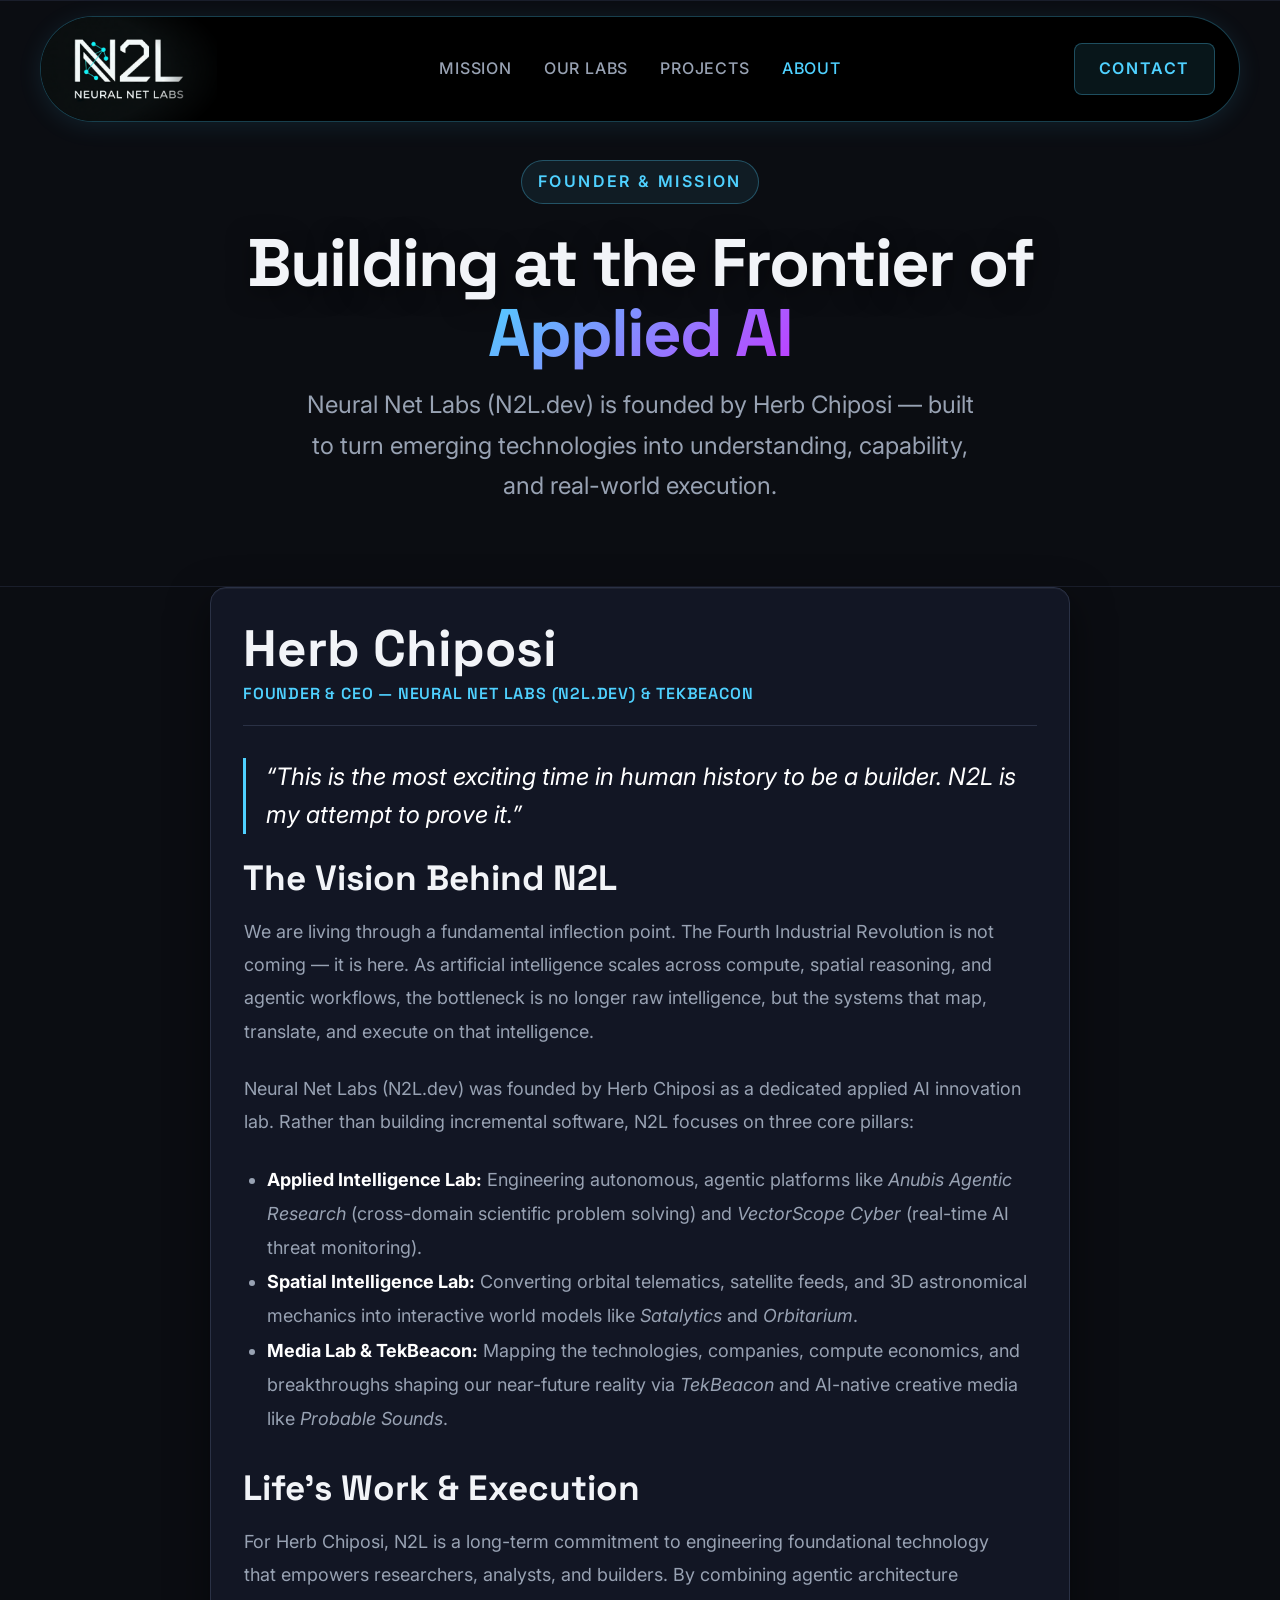
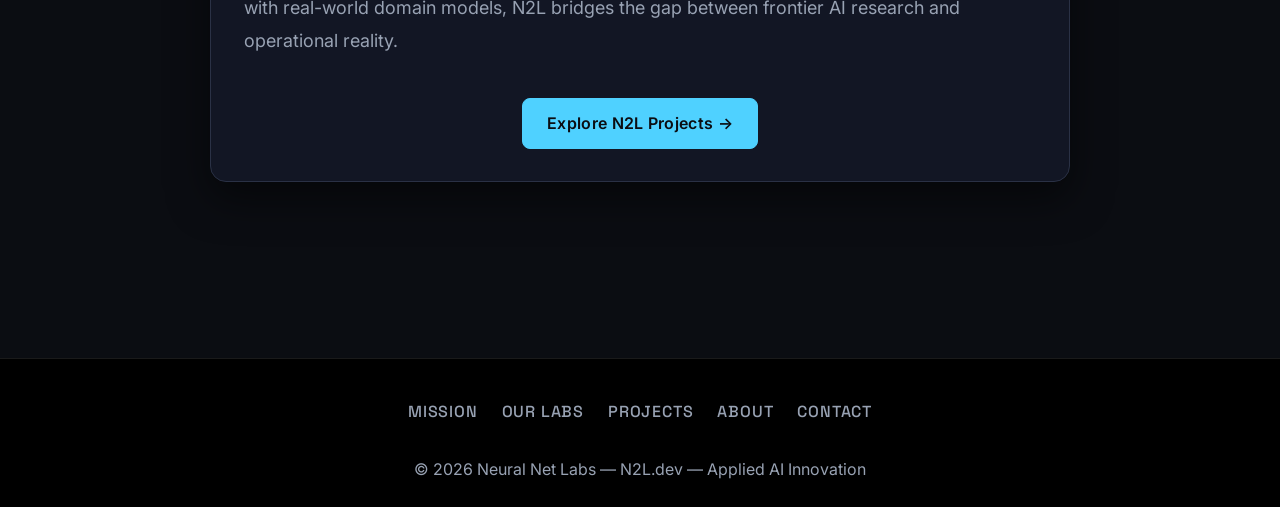
==== about.html @ 3ca4bd53 "Add dedicated About page (about.html), Founder section on homepage, JSON-LD Person/Organization sche" ====
<!DOCTYPE html>
<html lang="en" data-theme="dark">
<head>
  <meta charset="UTF-8">
  <meta name="viewport" content="width=device-width, initial-scale=1.0">
  <title>About &mdash; Herb Chiposi &mdash; N2L.dev</title>
  <meta name="description" content="Herb Chiposi is the founder of Neural Net Labs (N2L.dev) and TekBeacon — engineering agentic AI systems, media platforms, and spatial intelligence for the Fourth Industrial Revolution.">
  <link rel="canonical" href="https://n2l.dev/about.html">
  <link rel="preconnect" href="https://fonts.googleapis.com">
  <link rel="preconnect" href="https://fonts.gstatic.com" crossorigin>
  <link href="https://fonts.googleapis.com/css2?family=Space+Grotesk:wght@300;400;500;600;700&family=Inter:wght@300;400;500;600;700&display=swap" rel="stylesheet">
  <link rel="stylesheet" href="styles.css">

  <!-- JSON-LD Structured Data for Search Engine & AI Model Entity Recognition -->
  <script type="application/ld+json">
  {
    "@context": "https://schema.org",
    "@graph": [
      {
        "@type": "Person",
        "@id": "https://n2l.dev/#herb-chiposi",
        "name": "Herb Chiposi",
        "jobTitle": "Founder & CEO",
        "worksFor": {
          "@type": "Organization",
          "name": "Neural Net Labs",
          "alternateName": "N2L",
          "url": "https://n2l.dev"
        },
        "sameAs": [
          "https://tekbeacon.org"
        ],
        "description": "AI researcher, founder, and builder of Neural Net Labs (N2L.dev) and TekBeacon, focused on agentic AI systems, spatial intelligence, and media platforms for the Fourth Industrial Revolution."
      },
      {
        "@type": "Organization",
        "@id": "https://n2l.dev/#organization",
        "name": "Neural Net Labs",
        "alternateName": "N2L.dev",
        "url": "https://n2l.dev",
        "founder": {
          "@id": "https://n2l.dev/#herb-chiposi"
        },
        "description": "Applied AI innovation lab building breakthrough media platforms, spatial intelligence tools, and next-generation agentic systems."
      }
    ]
  }
  </script>

  <style>
    .about-hero {
      padding-top: 160px;
      padding-bottom: var(--space-12);
      text-align: center;
    }
    .about-card {
      background: var(--color-surface);
      border: 1px solid var(--color-divider);
      border-radius: var(--radius-xl);
      padding: var(--space-8);
      max-width: 860px;
      margin: 0 auto var(--space-12);
      backdrop-filter: blur(12px);
      box-shadow: 0 16px 40px rgba(0,0,0,0.5), inset 0 1px 0 rgba(255,255,255,0.05);
      text-align: left;
    }
    .about-card h2 {
      font-family: var(--font-display);
      font-size: var(--text-xl);
      margin-bottom: var(--space-4);
      color: var(--color-text);
    }
    .about-card p {
      color: var(--color-text-muted);
      line-height: 1.85;
      font-size: var(--text-base);
      margin-bottom: var(--space-6);
    }
    .quote-box {
      border-left: 3px solid var(--color-cyan);
      padding-left: var(--space-5);
      margin: var(--space-8) 0;
      font-style: italic;
      color: #ffffff !important;
      font-size: var(--text-lg) !important;
      line-height: 1.6 !important;
    }
  </style>
</head>
<body>
  <nav class="site-nav nav-cyan" id="site-nav">
    <a href="index.html" class="logo-container">
      <img src="./Upscaled Website Images/Logos/enhanced_N2L_primary_logo_2.png" alt="N2L Logo" class="logo-img">
    </a>
    <div class="nav-links" id="nav-links">
      <a href="index.html#mission" class="nav-link">Mission</a>
      <a href="index.html#labs" class="nav-link">Our Labs</a>
      <a href="index.html#projects" class="nav-link">Projects</a>
      <a href="about.html" class="nav-link active" style="color:var(--color-cyan);">About</a>
    </div>
    <div class="nav-cta">
      <a href="index.html#contact" class="btn btn-primary glow-btn">Contact</a>
    </div>
  </nav>

  <main>
    <section class="section about-hero">
      <div class="section-eyebrow" style="color:var(--color-cyan); border-color:rgba(79,209,255,0.3); background:rgba(79,209,255,0.08);">Founder & Mission</div>
      <h1 class="hero-headline" style="max-width:900px; margin:0 auto var(--space-4);">Building at the Frontier of <br><span class="accent">Applied AI</span></h1>
      <p style="color:var(--color-text-muted); font-size:var(--text-lg); max-width:680px; margin:0 auto var(--space-8); line-height:1.7;">
        Neural Net Labs (N2L.dev) is founded by Herb Chiposi — built to turn emerging technologies into understanding, capability, and real-world execution.
      </p>
    </section>

    <section class="section" style="padding-top:0;">
      <div class="about-card">
        <div style="display:flex; align-items:center; justify-content:space-between; flex-wrap:wrap; gap:var(--space-4); margin-bottom:var(--space-6); border-bottom:1px solid var(--color-divider); padding-bottom:var(--space-4);">
          <div>
            <h2 style="margin:0; font-size:var(--text-2xl);">Herb Chiposi</h2>
            <p style="margin:0; color:var(--color-cyan); font-family:var(--font-display); font-size:var(--text-sm); font-weight:600; letter-spacing:0.05em;">FOUNDER & CEO — NEURAL NET LABS (N2L.DEV) & TEKBEACON</p>
          </div>
        </div>

        <p class="quote-box">
          &ldquo;This is the most exciting time in human history to be a builder. N2L is my attempt to prove it.&rdquo;
        </p>

        <h2>The Vision Behind N2L</h2>
        <p>
          We are living through a fundamental inflection point. The Fourth Industrial Revolution is not coming — it is here. As artificial intelligence scales across compute, spatial reasoning, and agentic workflows, the bottleneck is no longer raw intelligence, but the systems that map, translate, and execute on that intelligence.
        </p>
        <p>
          Neural Net Labs (N2L.dev) was founded by Herb Chiposi as a dedicated applied AI innovation lab. Rather than building incremental software, N2L focuses on three core pillars:
        </p>

        <ul style="color:var(--color-text-muted); line-height:1.9; margin-bottom:var(--space-8); padding-left:var(--space-6);">
          <li><strong style="color:#fff;">Applied Intelligence Lab:</strong> Engineering autonomous, agentic platforms like <em>Anubis Agentic Research</em> (cross-domain scientific problem solving) and <em>VectorScope Cyber</em> (real-time AI threat monitoring).</li>
          <li><strong style="color:#fff;">Spatial Intelligence Lab:</strong> Converting orbital telematics, satellite feeds, and 3D astronomical mechanics into interactive world models like <em>Satalytics</em> and <em>Orbitarium</em>.</li>
          <li><strong style="color:#fff;">Media Lab & TekBeacon:</strong> Mapping the technologies, companies, compute economics, and breakthroughs shaping our near-future reality via <em>TekBeacon</em> and AI-native creative media like <em>Probable Sounds</em>.</li>
        </ul>

        <h2>Life's Work & Execution</h2>
        <p>
          For Herb Chiposi, N2L is a long-term commitment to engineering foundational technology that empowers researchers, analysts, and builders. By combining agentic architecture with real-world domain models, N2L bridges the gap between frontier AI research and operational reality.
        </p>

        <div style="text-align:center; margin-top:var(--space-10);">
          <a href="index.html#projects" class="btn btn-primary glow-btn" style="text-decoration:none;">Explore N2L Projects &rarr;</a>
        </div>
      </div>
    </section>
  </main>

  <footer class="site-footer">
    <div class="footer-content" style="display:flex; flex-direction:column; align-items:center; gap:var(--space-2);">
      <div class="footer-links" style="display:flex; gap:var(--space-6); font-family:var(--font-display); font-size:var(--text-sm); font-weight:600; letter-spacing:0.1em; text-transform:uppercase;">
        <a href="index.html#mission" class="footer-link">Mission</a>
        <a href="index.html#labs" class="footer-link">Our Labs</a>
        <a href="index.html#projects" class="footer-link">Projects</a>
        <a href="about.html" class="footer-link">About</a>
        <a href="index.html#contact" class="footer-link">Contact</a>
      </div>
      <p class="footer-copy" style="color:var(--color-text-muted); font-size:var(--text-sm); margin-top:var(--space-2);">&copy; 2026 Neural Net Labs &mdash; N2L.dev &mdash; Applied AI Innovation</p>
    </div>
  </footer>

  <script src="mobile.js"></script>
</body>
</html>
---- styles.css ----
:root {
      --color-bg:             #0B0D12;
      --color-surface:        #121624;
      --color-surface-2:      #161B2A;
      --color-surface-3:      #1C2233;
      --color-divider:        #2A3145;
      --color-border:         #2A3145;
      --color-text:           #F2F4F8;
      --color-text-muted:     #98A2B3;
      --color-text-faint:     #4A5568;
      --color-text-inverse:   #0B0D12;
      --color-cyan:           #4FD1FF;
      --color-cyan-glow:      rgba(79, 209, 255, 0.15);
      --color-cyan-hover:     #7ADEFF;
      --color-magenta:        #C23BFF;
      --color-magenta-glow:   rgba(194, 59, 255, 0.15);
      --color-magenta-hover:  #D46FFF;
      --color-amber:          #FFB547;
      --color-amber-glow:     rgba(255, 181, 71, 0.15);
      --color-amber-hover:    #FFC96B;
      --color-indigo:         #4A5FA7;
      --font-display: "Space Grotesk", "Helvetica Neue", sans-serif;
      --font-body:    "Inter", "Helvetica Neue", sans-serif;
      --text-xs:   clamp(0.75rem,  0.7rem  + 0.25vw, 0.875rem);
      --text-sm:   clamp(0.875rem, 0.8rem  + 0.35vw, 1rem);
      --text-base: clamp(1rem,     0.95rem + 0.25vw, 1.125rem);
      --text-lg:   clamp(1.125rem, 1rem    + 0.75vw, 1.5rem);
      --text-xl:   clamp(1.5rem,   1.2rem  + 1.25vw, 2.25rem);
      --text-2xl:  clamp(2rem,     1.2rem  + 2.5vw,  3.5rem);
      --text-3xl:  clamp(2.5rem,   1rem    + 4vw,    5rem);
      --text-hero: clamp(3rem,     0.5rem  + 7vw,    8rem);
      --space-1:0.25rem; --space-2:0.5rem; --space-3:0.75rem; --space-4:1rem;
      --space-5:1.25rem; --space-6:1.5rem; --space-8:2rem; --space-10:2.5rem;
      --space-12:3rem; --space-16:4rem; --space-20:5rem; --space-24:6rem;
      --radius-sm:0.25rem; --radius-md:0.5rem; --radius-lg:0.75rem;
      --radius-xl:1rem; --radius-full:9999px;
      --ease-out: cubic-bezier(0.16, 1, 0.3, 1);
      --transition-fast:  120ms cubic-bezier(0.16, 1, 0.3, 1);
      --transition-base:  200ms cubic-bezier(0.16, 1, 0.3, 1);
      --transition-slow:  400ms cubic-bezier(0.16, 1, 0.3, 1);
      --shadow-sm: 0 1px 3px rgba(0,0,0,0.4);
      --shadow-md: 0 4px 16px rgba(0,0,0,0.5);
      --shadow-lg: 0 12px 40px rgba(0,0,0,0.6);
      --shadow-cyan:    0 0 24px rgba(79,209,255,0.25);
      --shadow-magenta: 0 0 24px rgba(194,59,255,0.25);
      --shadow-amber:   0 0 24px rgba(255,181,71,0.25);
      --content-default: 960px;
      --content-wide: 1200px;
    }

    *,*::before,*::after{box-sizing:border-box;margin:0;padding:0}
    html{background-color:var(--color-bg);-webkit-font-smoothing:antialiased;-moz-osx-font-smoothing:grayscale;text-rendering:optimizeLegibility;scroll-behavior:smooth}
    body{min-height:100dvh;background:transparent;color:var(--color-text);font-family:var(--font-body);font-size:var(--text-base);line-height:1.6;overflow-x:hidden}
    img{display:block;max-width:100%}
    h1,h2,h3,h4,h5,h6{text-wrap:balance;line-height:1.15}
    p{text-wrap:pretty;max-width:72ch;margin-inline:auto}
    a{text-decoration:none;color:inherit}
    a,button{transition:color var(--transition-base),background var(--transition-base),box-shadow var(--transition-base),border-color var(--transition-base)}
    button{cursor:pointer;background:none;border:none;font:inherit;color:inherit}
    ::selection{background:rgba(79,209,255,0.2);color:var(--color-text)}
    :focus-visible{outline:2px solid var(--color-cyan);outline-offset:3px;border-radius:var(--radius-sm)}

    .btn{font-family:var(--font-body);font-size:var(--text-sm);font-weight:600;padding:var(--space-3) var(--space-6);border-radius:var(--radius-md);border:1px solid transparent;cursor:pointer;letter-spacing:0.02em;display:inline-flex;align-items:center;gap:var(--space-2)}
    .btn-primary{background:var(--color-cyan);color:var(--color-bg);border-color:var(--color-cyan)}
    .btn-primary:hover{background:var(--color-cyan-hover);box-shadow:var(--shadow-cyan)}
    @keyframes glow-pulse{0%,100%{box-shadow:0 0 12px rgba(79,209,255,0.2)}50%{box-shadow:0 0 32px rgba(79,209,255,0.5)}}
    .glow-btn{animation:glow-pulse 3s ease-in-out infinite}
    /* Scroll Reveals */
    .reveal{opacity:0;transform:translateY(36px)}
    .reveal.revealed{opacity:1;transform:translateY(0);transition:opacity 2.4s cubic-bezier(0.16,1,0.3,1),transform 2.4s cubic-bezier(0.16,1,0.3,1)}
    .section-eyebrow{font-family:var(--font-body);font-size:var(--text-sm);font-weight:600;letter-spacing:0.15em;text-transform:uppercase;color:var(--color-cyan);display:block;width:fit-content;margin:0 auto var(--space-6) auto;padding:var(--space-2) var(--space-4);border:1px solid rgba(79,209,255,0.3);border-radius:var(--radius-full);background:var(--color-cyan-glow);cursor:pointer;transition:border-color 0.3s ease,background 0.3s ease,box-shadow 0.3s ease,transform 0.3s ease;}
    .section-eyebrow:hover{border-color:rgba(79,209,255,0.9);background:rgba(8,16,32,0.93);backdrop-filter:blur(8px);box-shadow:0 0 20px rgba(79,209,255,0.5),0 0 44px rgba(79,209,255,0.18);transform:scale(1.06)}
    .hero-eyebrow{font-family:var(--font-body);font-size:var(--text-sm);font-weight:600;letter-spacing:0.2em;text-transform:uppercase;color:var(--color-cyan);margin-bottom:var(--space-4);display:inline-block;padding:var(--space-2) var(--space-4);border:1px solid rgba(79,209,255,0.3);border-radius:var(--radius-full);background:var(--color-cyan-glow);cursor:pointer;transition:border-color 0.3s ease,background 0.3s ease,box-shadow 0.3s ease,transform 0.3s ease;}
    .hero-eyebrow:hover{border-color:rgba(79,209,255,0.9);background:rgba(8,16,32,0.93);backdrop-filter:blur(8px);box-shadow:0 0 20px rgba(79,209,255,0.5),0 0 44px rgba(79,209,255,0.18);transform:scale(1.06)}

    /* Navigation */
    .site-nav{position:fixed;top:var(--space-4);left:50%;transform:translateX(-50%);width:95%;max-width:var(--content-wide);z-index:100;padding:var(--space-3) var(--space-6);display:grid;grid-template-columns:1fr auto 1fr;align-items:center;background:#000000;border:1px solid rgba(255,255,255,0.1);border-radius:var(--radius-full);overflow:hidden;transition:background var(--transition-base),border-color var(--transition-base)}
.site-nav.scrolled .logo-img{height:80px;width:auto;transform:scale(2.2);transform-origin:left center;transition:all var(--transition-base);-webkit-mask-image:radial-gradient(ellipse at left center, black 50%, transparent 75%);mask-image:radial-gradient(ellipse at left center, black 50%, transparent 75%);}
.site-nav.scrolled{background:#000000;border-color:rgba(255,255,255,0.2)}
.logo-container{justify-self:start;margin-left:-24px}
.nav-links{display:flex;gap:var(--space-8);align-items:center;justify-self:center}
.nav-cta{justify-self:end}
    .logo-container{display:flex;align-items:center;gap:var(--space-3)}
    .logo-img{height:80px;width:auto;transform:scale(2.2);transform-origin:left center;transition:all var(--transition-base);-webkit-mask-image:radial-gradient(ellipse at left center, black 50%, transparent 75%);mask-image:radial-gradient(ellipse at left center, black 50%, transparent 75%);}

    .logo-text{font-family:var(--font-display);font-size:var(--text-xl);font-weight:700;letter-spacing:-0.02em}
    .logo-text span{color:var(--color-cyan)}
    
    .nav-link{font-family:var(--font-body);font-size:var(--text-sm);font-weight:500;color:var(--color-text-muted);letter-spacing:0.05em;text-transform:uppercase}
    .nav-link:hover{color:var(--color-text)}
    .hamburger{display:none;flex-direction:column;gap:5px;cursor:pointer;padding:var(--space-2)}
    .hamburger span{display:block;width:22px;height:2px;background:var(--color-text);border-radius:1px;transition:all var(--transition-base)}
    .nav-mobile-cta { display: none; }

    /* Hero */
    .hero{position:relative;display:flex;align-items:flex-start;padding:calc(var(--space-20) + 80px) var(--space-8) var(--space-10);overflow:hidden}
    .hero-bg{position:absolute;top:0;left:0;width:100%;height:100%;z-index:0}
    @keyframes hero-breathe{0%,100%{opacity:0.85}50%{opacity:0.25}}
    .hero-bg img{width:100%;height:100%;object-fit:cover;object-position:center 5%;opacity:0.85;transform:scale(1.1) translateX(-8%);animation:hero-breathe 5s ease-in-out infinite;mask-image:linear-gradient(to bottom,black 50%,transparent 100%);-webkit-mask-image:linear-gradient(to bottom,black 50%,transparent 100%)}
    .hero-bg::after{content:"";position:absolute;top:0;left:0;width:100%;height:100%;background:radial-gradient(circle at center,transparent 0%,var(--color-bg) 95%)}
    .hero-content{position:relative;z-index:10;max-width:var(--content-wide);margin:0 auto;text-align:center}
    .hero-eyebrow{font-family:var(--font-body);font-size:var(--text-sm);font-weight:600;letter-spacing:0.2em;text-transform:uppercase;color:var(--color-cyan);margin-bottom:var(--space-4);display:inline-block;padding:var(--space-2) var(--space-4);border:1px solid rgba(79,209,255,0.3);border-radius:var(--radius-full);background:var(--color-cyan-glow)}
    .live-status{display:inline-flex;align-items:center;align-self:center;gap:6px;padding:4px 12px 4px 8px;background:rgba(0,255,120,0.06);border:1px solid rgba(0,255,120,0.25);border-radius:var(--radius-full);backdrop-filter:blur(8px)}
    .live-dot{position:relative;width:7px;height:7px;border-radius:50%;background:#00e676;flex-shrink:0}
    .live-dot::after{content:'';position:absolute;inset:-3px;border-radius:50%;background:rgba(0,230,118,0.3);animation:live-pulse 1.8s ease-out infinite}
    @keyframes live-pulse{0%{transform:scale(1);opacity:0.8}100%{transform:scale(2.8);opacity:0}}
    .live-label{font-family:var(--font-body);font-size:0.65rem;font-weight:600;letter-spacing:0.15em;text-transform:uppercase;color:rgba(0,230,118,0.9)}
    .hero-headline{font-family:var(--font-display);font-size:var(--text-3xl);font-weight:700;letter-spacing:-0.03em;line-height:1.05;margin-bottom:var(--space-10);text-shadow:0 4px 24px rgba(0,0,0,0.5)}
    .hero-headline .accent, .hero-tagline .accent{color:var(--color-cyan);background:linear-gradient(135deg,#4FD1FF 0%,#C23BFF 100%);-webkit-background-clip:text;-webkit-text-fill-color:transparent;text-shadow:none}
    .sub-hero .hero-headline{opacity:0.75}
    .hero-tagline{font-family:var(--font-body);font-size:var(--text-lg);color:var(--color-text-muted);max-width:65ch;margin:0 auto var(--space-12);line-height:1.6}
    .hero-cta{display:flex;gap:var(--space-6);justify-content:center;flex-wrap:wrap}

    /* Labs */
    .section{padding:var(--space-16) 0;width:95%;max-width:var(--content-wide);margin:0 auto}
    .lab-card-grid{display:grid;grid-template-columns:repeat(3,1fr);gap:var(--space-6);overflow:visible;padding:var(--space-4) 0}
    .lab-card{display:flex;flex-direction:column;background:var(--color-surface);border:1px solid var(--color-divider);border-radius:var(--radius-xl);padding:var(--space-8) var(--space-6);position:relative;overflow:hidden;cursor:pointer;transition:all 0.5s cubic-bezier(0.16,1,0.3,1);text-decoration:none;align-items:center;text-align:center;}
    .lab-card::before{content:"";position:absolute;top:0;left:0;right:0;height:2px}
    .lab-card.media::before{background:var(--color-magenta)}
    .lab-card.spatial::before{background:var(--color-cyan)}
    .lab-card.product::before{background:var(--color-amber)}
    .lab-card:hover{transform:scale(1.12) translateY(-8px);box-shadow:var(--shadow-lg);z-index:10}
    .lab-card.media:hover{box-shadow:var(--shadow-magenta);border-color:rgba(194,59,255,0.3)}
    .lab-card.spatial:hover{box-shadow:var(--shadow-cyan);border-color:rgba(79,209,255,0.3)}
    .lab-card.product:hover{box-shadow:var(--shadow-amber);border-color:rgba(255,181,71,0.3)}
    .lab-card-icon{width:44px;height:44px;border-radius:var(--radius-lg);margin-bottom:var(--space-4);display:flex;align-items:center;justify-content:center;overflow:hidden}
    .lab-card-icon img{width:100%;height:100%;object-fit:contain}
    .lab-card-icon.media{background:var(--color-magenta-glow)}
    .lab-card-icon.spatial{background:var(--color-cyan-glow)}
    .lab-card-icon.product{background:var(--color-amber-glow)}
    .lab-card-title{font-family:var(--font-display);font-size:var(--text-lg);font-weight:700;margin-bottom:var(--space-2)}
    .lab-card-title.media{color:var(--color-magenta)}
    .lab-card-title.spatial{color:var(--color-cyan)}
    .lab-card-title.product{color:var(--color-amber)}
    .lab-card-desc{font-family:var(--font-body);font-size:var(--text-sm);color:var(--color-text-muted);line-height:1.7;margin-bottom:var(--space-5)}
    .lab-enter{margin-top:auto;display:inline-block;font-family:var(--font-body);font-size:var(--text-xs);font-weight:600;letter-spacing:0.1em;text-transform:uppercase}
    .lab-enter.media{color:var(--color-magenta)}
    .lab-enter.spatial{color:var(--color-cyan)}
    .lab-enter.product{color:var(--color-amber)}
    .project-explore{margin-top:auto;display:inline-block;font-family:var(--font-body);font-size:var(--text-xs);font-weight:600;letter-spacing:0.12em;text-transform:uppercase;transition:opacity 0.2s ease}
    .project-explore:hover{opacity:0.7}
    .project-explore.magenta{color:var(--color-magenta)}
    .project-explore.cyan{color:var(--color-cyan)}
    .project-explore.amber{color:var(--color-amber)}

    /* Featured Projects */
    .project-grid{display:grid;grid-template-columns:repeat(auto-fill,minmax(320px,1fr));gap:var(--space-6);overflow:visible;padding:var(--space-4) 0}
    .project-card{background:var(--color-surface);border:1px solid var(--color-divider);border-radius:var(--radius-xl);overflow:hidden;display:flex;flex-direction:column;transition:all 0.5s cubic-bezier(0.16,1,0.3,1);text-decoration:none}
    .project-card:hover{transform:scale(1.12) translateY(-8px);z-index:10;border-color:var(--color-cyan);box-shadow:var(--shadow-lg),var(--shadow-cyan)}
    .project-image{width:100%;aspect-ratio:16/9;overflow:hidden;position:relative;background:var(--color-bg)}
    .project-image img{width:100%;height:100%;object-fit:cover;transition:transform 1s var(--ease-out)}
    .project-card:hover .project-image img{transform:scale(1.05)}
    .project-info{padding:var(--space-6);display:flex;flex-direction:column;align-items:center;text-align:center;gap:var(--space-3);flex-grow:1}
    .project-title{font-family:var(--font-display);font-size:var(--text-lg);font-weight:700;color:var(--color-text)}
    .project-desc{font-family:var(--font-body);font-size:var(--text-sm);color:var(--color-text-muted);line-height:1.6}
    .project-info .badge{align-self:center}


    /* ATLAS Showcase */
    .marquee-container{position:relative;width:100%;padding:var(--space-4) 0;display:flex}
    
    
    
    .marquee-track{display:flex;gap:var(--space-4);width:max-content;animation:scroll 65s linear infinite}
    .marquee-track:hover{animation-play-state:paused}
    .marquee-item{position:relative;width:600px;aspect-ratio:16/9;border-radius:var(--radius-lg);overflow:hidden;border:1px solid var(--color-divider);flex-shrink:0;transition:all 0.5s cubic-bezier(0.16,1,0.3,1);cursor:pointer;z-index:1}
    .marquee-item img{width:100%;height:100%;object-fit:cover;transition:transform 0.5s ease}
    .marquee-item:hover{transform:scale(1.12) translateY(-8px);z-index:10;border-color:var(--color-cyan);box-shadow:var(--shadow-lg),var(--shadow-cyan)}
    .marquee-item:hover img{transform:scale(1.05)}
    .marquee-label{position:absolute;bottom:0;left:0;width:100%;padding:var(--space-8) var(--space-4) var(--space-4);background:linear-gradient(to top,rgba(11,13,18,0.95) 0%,transparent 100%);color:var(--color-cyan);font-family:var(--font-display);font-size:var(--text-lg);font-weight:700;text-align:center;opacity:0;transform:translateY(10px);transition:all 0.4s ease;pointer-events:none;text-shadow:0 2px 8px rgba(0,0,0,0.8)}
    .marquee-item:hover .marquee-label{opacity:1;transform:translateY(0)}
    @keyframes scroll{0%{transform:translateX(0)}100%{transform:translateX(calc(-50% - (var(--space-4) / 2)))}}
    /* Stats Bar */
    .stats-bar{width:fit-content;max-width:520px;margin:0 auto var(--space-16) auto;padding:2px 0}
    .stats-grid{display:grid;grid-template-columns:repeat(4,1fr);background:rgba(18,22,36,0.7);backdrop-filter:blur(16px);-webkit-backdrop-filter:blur(16px);border:1px solid rgba(79,209,255,0.15);border-radius:var(--radius-xl);padding:var(--space-2) var(--space-4);box-shadow:0 8px 32px rgba(0,0,0,0.4),inset 0 1px 0 rgba(255,255,255,0.05)}
    .stat-item{display:flex;flex-direction:column;align-items:center;text-align:center;gap:2px;position:relative}
    .stat-item:not(:last-child)::after{content:'';position:absolute;right:0;top:15%;height:70%;width:1px;background:rgba(79,209,255,0.15)}
    .stat-number{font-family:var(--font-display);font-size:var(--text-sm);font-weight:700;background:linear-gradient(135deg,#4FD1FF 0%,#C23BFF 100%);-webkit-background-clip:text;-webkit-text-fill-color:transparent;letter-spacing:-0.02em;line-height:1}
    .stat-label{font-family:var(--font-body);font-size:0.6rem;font-weight:600;letter-spacing:0.12em;text-transform:uppercase;color:var(--color-text-muted)}

    /* Mission & Footer */
    .mission-section{padding:var(--space-16) var(--space-8);max-width:var(--content-wide);margin:0 auto;text-align:center}
    .mission-statement{font-family:var(--font-display);font-size:var(--text-xl);font-weight:600;letter-spacing:-0.015em;margin-bottom:var(--space-8);line-height:1.2}
    .mission-statement .accent{color:var(--color-cyan)}
    .domain-ticker{margin-top:var(--space-8);display:flex;flex-direction:column;align-items:center;gap:var(--space-2)}
    .domain-ticker-label{font-family:var(--font-body);font-size:0.6rem;letter-spacing:0.22em;text-transform:uppercase;color:rgba(200,210,225,0.7);text-align:center}
    .domain-ticker-display{display:inline-flex;align-items:center;justify-content:center;gap:var(--space-2);padding:var(--space-2) var(--space-5);background:rgba(8,16,32,0.75);border:1px solid rgba(79,209,255,0.2);border-radius:var(--radius-lg);backdrop-filter:blur(12px);box-shadow:0 0 24px rgba(79,209,255,0.06),inset 0 1px 0 rgba(255,255,255,0.04)}
    .domain-ticker-arrow{color:var(--color-cyan);font-size:var(--text-base);font-weight:300;opacity:0.8;flex-shrink:0}
    #domain-text{font-family:'Courier New',Courier,monospace;font-size:var(--text-sm);font-weight:600;background:linear-gradient(135deg,#4FD1FF 0%,#C23BFF 100%);-webkit-background-clip:text;-webkit-text-fill-color:transparent;background-clip:text;min-width:190px;letter-spacing:0.04em;display:inline-block;text-align:center}
    .badge-row{display:flex;flex-wrap:wrap;gap:var(--space-3);justify-content:center}
    .badge{font-family:var(--font-body);font-size:var(--text-xs);font-weight:600;letter-spacing:0.06em;text-transform:uppercase;padding:var(--space-2) var(--space-4);border-radius:var(--radius-full);border:1px solid transparent}
    .badge-cyan{background:var(--color-cyan-glow);color:var(--color-cyan);border-color:rgba(79,209,255,0.3)}
    .badge-magenta{background:var(--color-magenta-glow);color:var(--color-magenta);border-color:rgba(194,59,255,0.3)}
    .badge-amber{background:var(--color-amber-glow);color:var(--color-amber);border-color:rgba(255,181,71,0.3)}
    .badge-muted{background:var(--color-surface-3);color:var(--color-text-muted);border-color:var(--color-divider)}
    .site-footer{border-top:1px solid rgba(255,255,255,0.1);padding:var(--space-6) var(--space-8);margin-top:var(--space-16);background:#000000;position:relative;z-index:10;}
    .footer-content{max-width:var(--content-wide);margin:0 auto;display:flex;flex-direction:column;align-items:center;text-align:center;gap:var(--space-6)}
    .footer-logo{height:80px;width:auto;transform:scale(2.2);opacity:1;transition:opacity var(--transition-base);-webkit-mask-image:radial-gradient(ellipse at center, black 65%, transparent 80%);mask-image:radial-gradient(ellipse at center, black 65%, transparent 80%);margin-bottom:var(--space-8);}
    .footer-logo:hover{opacity:1}
    .footer-links{display:flex;gap:var(--space-6);margin:var(--space-4) 0}
    .footer-link{font-size:var(--text-sm);color:var(--color-text-muted);font-weight:500;text-transform:uppercase;letter-spacing:0.05em}
    .footer-link:hover{color:var(--color-cyan)}
    .footer-copy{font-size:var(--text-xs);color:var(--color-text-faint)}

    @media(max-width:768px){
      .site-nav{padding:var(--space-3) var(--space-4)}
      .nav-links{display:none}
      .hamburger{display:flex}
      .hero-headline{font-size:var(--text-3xl)}
      .lab-card-grid{grid-template-columns:1fr}
      .mission-section{padding:var(--space-16) var(--space-4)}
      .mission-statement{font-size:var(--text-xl)}
    }
    @media(prefers-reduced-motion:reduce){
      *,*::before,*::after{animation-duration:0.01ms !important;transition-duration:0.01ms !important}
      html{background-color:var(--color-bg);scroll-behavior:auto}
    }
  
    /* Sub-Page Layout Rules */
    .sub-hero {
      min-height: 50vh;
      padding-top: calc(var(--space-20) + 100px);
      padding-bottom: var(--space-10);
    }
    .sub-hero .hero-content {
      width: 100%;
      display: flex;
      flex-direction: column;
      align-items: center;
    }
    .sub-hero .stats-bar {
      margin-bottom: var(--space-8);
    }
    .sub-project-hero {
      padding-top: calc(var(--space-20) + 60px);
      padding-bottom: var(--space-16);
    }
    .mobile-waitlist-cta {
      display: none;
    }
    .sub-page-grid {
      display: flex;
      flex-wrap: wrap;
      justify-content: center;
      gap: var(--space-8);
    }
    .sub-page-card { flex: 1 1 300px; min-width: 300px; max-width: 600px; transform-style: preserve-3d; display: flex; flex-direction: column; }
    .sub-page-card .project-title {
      font-size: var(--text-xl);
    }
    .sub-page-card .project-desc {
      font-size: var(--text-base);
    }
    /* Pin .project-info as flex-column so .live-status always sits at the card bottom */
    .sub-page-card .project-info { display: flex; flex-direction: column; flex: 1; }
    .sub-page-card .project-info .live-status { align-self: center; width: fit-content; }
.sub-projects-section { padding-top: var(--space-6) !important; }
    .sub-projects-section .section-eyebrow {
      margin-bottom: var(--space-8);
    }
.section, .mission-section { position: relative; }
.section::before, .mission-section::before, .section::after, .mission-section::after {
    content: "";
    position: absolute;
    left: 50%;
    transform: translateX(-50%);
    width: 100vw;
    height: 1px;
    background-color: var(--color-divider);
    opacity: 0.5;
}
.section::before, .mission-section::before { top: 0; }
.section::after, .mission-section::after { bottom: 0; }
.section + .section::before, .section + .mission-section::before, .mission-section + .section::before { display: none !important; }
main > .section:last-child::after { display: none !important; }

/* Nav Pill Theme Colors */
.site-nav.nav-cyan { border-color: rgba(79, 209, 255, 0.3); box-shadow: 0 4px 24px rgba(79, 209, 255, 0.1); }
.site-nav.nav-cyan.scrolled { border-color: rgba(79, 209, 255, 0.6); box-shadow: 0 4px 24px rgba(79, 209, 255, 0.15); }

.site-nav.nav-magenta { border-color: rgba(194, 59, 255, 0.3); box-shadow: 0 4px 24px rgba(194, 59, 255, 0.1); }
.site-nav.nav-magenta.scrolled { border-color: rgba(194, 59, 255, 0.6); box-shadow: 0 4px 24px rgba(194, 59, 255, 0.15); }

.site-nav.nav-amber { border-color: rgba(255, 181, 71, 0.3); box-shadow: 0 4px 24px rgba(255, 181, 71, 0.1); }
.site-nav.nav-amber.scrolled { border-color: rgba(255, 181, 71, 0.6); box-shadow: 0 4px 24px rgba(255, 181, 71, 0.15); }

/* Dynamic Hover Effects for Nav Pill */
.site-nav.nav-cyan .nav-link:hover { color: var(--color-cyan); text-shadow: 0 0 12px rgba(79, 209, 255, 0.4); }
.site-nav.nav-magenta .nav-link:hover { color: var(--color-magenta); text-shadow: 0 0 12px rgba(194, 59, 255, 0.4); }
.site-nav.nav-amber .nav-link:hover { color: var(--color-amber); text-shadow: 0 0 12px rgba(255, 181, 71, 0.4); }

.site-nav .btn {
    background: rgba(255,255,255,0.05) !important;
    color: #FFFFFF !important;
    border-color: rgba(255,255,255,0.2) !important;
    animation: none !important;
    box-shadow: none !important;
    text-transform: uppercase;
    letter-spacing: 0.1em;
}

.site-nav.nav-cyan .btn {
    color: var(--color-cyan) !important;
    border-color: rgba(79,209,255,0.3) !important;
    background: rgba(79,209,255,0.1) !important;
}
.site-nav.nav-cyan .btn:hover {
    background: rgba(79,209,255,0.2) !important;
    border-color: var(--color-cyan) !important;
    box-shadow: 0 0 15px rgba(79,209,255,0.4) !important;
    color: var(--color-cyan) !important;
}

.site-nav.nav-magenta .btn {
    color: var(--color-magenta) !important;
    border-color: rgba(194,59,255,0.3) !important;
    background: rgba(194,59,255,0.1) !important;
}
.site-nav.nav-magenta .btn:hover {
    background: rgba(194,59,255,0.2) !important;
    border-color: var(--color-magenta) !important;
    box-shadow: 0 0 15px rgba(194,59,255,0.4) !important;
    color: var(--color-magenta) !important;
}

.site-nav.nav-amber .btn {
    color: var(--color-amber) !important;
    border-color: rgba(255,181,71,0.3) !important;
    background: rgba(255,181,71,0.1) !important;
}
.site-nav.nav-amber .btn:hover {
    background: rgba(255,181,71,0.2) !important;
    border-color: var(--color-amber) !important;
    box-shadow: 0 0 15px rgba(255,181,71,0.4) !important;
    color: var(--color-amber) !important;
}

.site-nav.nav-magenta .btn:hover {
    background: var(--color-magenta) !important;
    border-color: var(--color-magenta) !important;
    box-shadow: 0 0 20px rgba(194, 59, 255, 0.6) !important;
    color: #FFFFFF !important;
}

.site-nav.nav-amber .btn:hover {
    background: var(--color-amber) !important;
    border-color: var(--color-amber) !important;
    box-shadow: 0 0 20px rgba(255, 181, 71, 0.6) !important;
    color: #000000 !important;
}
.project-card.media:hover { border-color: var(--color-magenta); box-shadow: var(--shadow-magenta); }
.project-card.spatial:hover { border-color: var(--color-cyan); box-shadow: var(--shadow-cyan); }
.project-card.product:hover { border-color: var(--color-amber); box-shadow: var(--shadow-amber); }
#atlas { padding: var(--space-16) 0; }

/* Anchor Scroll Offset */
section[id], div[id], footer[id] { scroll-margin-top: 140px; }


/* ==========================================================================
   Authentication Flow
   ========================================================================== */
.auth-page {
    min-height: 100vh;
    display: flex;
    flex-direction: column;
    justify-content: center;
    align-items: center;
    padding: var(--space-20) var(--space-4);
    position: relative;
    overflow: hidden;
}

.auth-card {
    background: rgba(11, 13, 18, 0.85);
    backdrop-filter: blur(24px);
    -webkit-backdrop-filter: blur(24px);
    border: 1px solid rgba(255, 255, 255, 0.1);
    border-radius: var(--radius-xl);
    padding: var(--space-12);
    width: 100%;
    max-width: 440px;
    position: relative;
    z-index: 10;
    box-shadow: 0 24px 64px rgba(0, 0, 0, 0.6), inset 0 1px 0 rgba(255, 255, 255, 0.05);
}

.auth-header {
    text-align: center;
    margin-bottom: var(--space-8);
}

.auth-title {
    font-family: var(--font-display);
    font-size: var(--text-2xl);
    font-weight: 700;
    margin-bottom: var(--space-2);
    letter-spacing: -0.02em;
}

.auth-subtitle {
    color: var(--color-text-muted);
    font-size: var(--text-sm);
}

/* SSO Buttons */
.sso-grid {
    display: flex;
    flex-direction: column;
    gap: var(--space-3);
    margin-bottom: var(--space-6);
}

.sso-btn {
    display: flex;
    align-items: center;
    justify-content: center;
    gap: var(--space-3);
    width: 100%;
    padding: var(--space-3);
    background: rgba(255, 255, 255, 0.03);
    border: 1px solid rgba(255, 255, 255, 0.1);
    border-radius: var(--radius-md);
    color: var(--color-text);
    font-size: var(--text-sm);
    font-weight: 500;
    cursor: pointer;
    transition: all var(--transition-base);
}

.sso-btn:hover {
    background: rgba(255, 255, 255, 0.08);
    border-color: rgba(255, 255, 255, 0.2);
}

.sso-icon {
    width: 20px;
    height: 20px;
}

/* Auth Divider */
.auth-divider {
    display: flex;
    align-items: center;
    text-align: center;
    color: var(--color-text-muted);
    font-size: var(--text-xs);
    font-weight: 600;
    text-transform: uppercase;
    letter-spacing: 0.1em;
    margin: var(--space-6) 0;
}

.auth-divider::before,
.auth-divider::after {
    content: "";
    flex: 1;
    border-bottom: 1px solid rgba(255, 255, 255, 0.1);
}

.auth-divider:not(:empty)::before { margin-right: var(--space-4); }
.auth-divider:not(:empty)::after { margin-left: var(--space-4); }

/* Forms */
.auth-form {
    display: flex;
    flex-direction: column;
    gap: var(--space-4);
}

.form-group {
    display: flex;
    flex-direction: column;
    gap: var(--space-2);
    text-align: left;
}

.form-label {
    font-size: var(--text-sm);
    font-weight: 500;
    color: var(--color-text-muted);
    display: flex;
    justify-content: space-between;
}

.form-label a {
    color: var(--color-cyan);
    text-decoration: none;
    transition: color var(--transition-base);
}
.form-label a:hover {
    color: #fff;
}

.form-control {
    width: 100%;
    padding: var(--space-3) var(--space-4);
    background: rgba(0, 0, 0, 0.5);
    border: 1px solid rgba(255, 255, 255, 0.1);
    border-radius: var(--radius-md);
    color: var(--color-text);
    font-family: var(--font-body);
    font-size: 1rem;
    transition: all var(--transition-base);
}

.form-control::placeholder {
    color: rgba(255, 255, 255, 0.2);
}

.form-control:focus {
    outline: none;
    border-color: var(--color-cyan);
    box-shadow: 0 0 0 1px var(--color-cyan), 0 0 12px rgba(79, 209, 255, 0.2);
    background: rgba(0, 0, 0, 0.8);
}

.auth-submit {
    margin-top: var(--space-2);
    width: 100%;
    padding: var(--space-4);
}

.auth-footer {
    margin-top: var(--space-6);
    text-align: center;
    font-size: var(--text-sm);
    color: var(--color-text-muted);
}

.auth-footer a {
    color: var(--color-cyan);
    font-weight: 600;
    text-decoration: none;
    transition: all var(--transition-base);
}

.auth-footer a:hover {
    color: #fff;
    text-shadow: 0 0 12px rgba(79, 209, 255, 0.6);
}
.social-icon { color: var(--color-text-muted); transition: all var(--transition-base); }
.social-icon:hover { color: #fff; transform: translateY(-2px); }

/* ============================================================
   Launch Countdown Timer Module
   ============================================================ */
:root { --timer-color: 79, 209, 255; }
.launch-timer-section { text-align:center; padding:var(--space-12) 0; position:relative; }
.launch-timer-section::before { content:''; display:block; width:70%; max-width:500px; height:1px; background:linear-gradient(to right,transparent,rgba(255,255,255,0.08),transparent); margin:0 auto var(--space-10); }
.timer-eyebrow { font-family:var(--font-body); font-size:var(--text-sm); font-weight:700; letter-spacing:0.3em; text-transform:uppercase; color:rgb(var(--timer-color)); margin-bottom:var(--space-8); display:flex; align-items:center; justify-content:center; gap:var(--space-4); }
.timer-eyebrow::before,.timer-eyebrow::after { content:''; display:block; width:48px; height:1px; background:currentColor; opacity:0.4; }
.countdown-grid { display:flex; align-items:center; justify-content:center; gap:var(--space-3); margin-bottom:var(--space-10); flex-wrap:wrap; }
.countdown-block { display:flex; flex-direction:column; align-items:center; gap:var(--space-2); background:rgba(255,255,255,0.03); border:1px solid rgba(255,255,255,0.08); border-radius:16px; padding:var(--space-5) var(--space-7); min-width:100px; position:relative; backdrop-filter:blur(12px); overflow:hidden; }
.countdown-block::after { content:''; position:absolute; top:0; left:10%; right:10%; height:1px; background:linear-gradient(to right,transparent,rgba(var(--timer-color),0.6),transparent); }
.countdown-digits { font-family:var(--font-display); font-size:3.25rem; font-weight:700; letter-spacing:-0.02em; line-height:1; color:#fff; text-shadow:0 0 20px rgba(var(--timer-color),0.7),0 0 50px rgba(var(--timer-color),0.25); display:block; }
@keyframes digit-flip { 0%{transform:translateY(0) scaleY(1);opacity:1} 40%{transform:translateY(6px) scaleY(0.2);opacity:0.3} 60%{transform:translateY(-6px) scaleY(0.2);opacity:0.3} 100%{transform:translateY(0) scaleY(1);opacity:1} }
.countdown-digits.flipping { animation:digit-flip 0.4s cubic-bezier(0.4,0,0.2,1); }
.countdown-unit { font-family:var(--font-body); font-size:0.6rem; font-weight:700; letter-spacing:0.25em; text-transform:uppercase; color:var(--color-text-muted); }
.countdown-sep { font-family:var(--font-display); font-size:2.5rem; font-weight:300; color:rgba(255,255,255,0.2); margin-bottom:var(--space-6); animation:sep-blink 1s ease-in-out infinite; }
@keyframes sep-blink { 0%,100%{opacity:1} 50%{opacity:0.15} }
.waitlist-card { background:rgba(255,255,255,0.03); border:1px solid rgba(255,255,255,0.08); border-radius:20px; padding:var(--space-6) var(--space-10); max-width:480px; margin:0 auto; backdrop-filter:blur(16px); position:relative; overflow:hidden; display:flex; flex-direction:column; align-items:center; gap:var(--space-4); }
.waitlist-card::before { content:''; position:absolute; top:0; left:10%; right:10%; height:1px; background:linear-gradient(to right,transparent,rgba(var(--timer-color),0.5),transparent); }
.waitlist-subline { font-family:var(--font-body); font-size:var(--text-sm); color:var(--color-text-muted); line-height:1.6; text-align:center; margin:0; }
.waitlist-btn {
  background: rgba(var(--timer-color), 0.12) !important;
  border-color: rgba(var(--timer-color), 0.55) !important;
  color: rgb(var(--timer-color)) !important;
  animation: waitlist-glow 2.5s ease-in-out infinite;
  transition: all 0.3s cubic-bezier(0.4, 0, 0.2, 1) !important;
}
@keyframes waitlist-glow {
  0%, 100% { box-shadow: 0 0 16px rgba(var(--timer-color), 0.35), 0 0 32px rgba(var(--timer-color), 0.1); }
  50%       { box-shadow: 0 0 28px rgba(var(--timer-color), 0.6),  0 0 56px rgba(var(--timer-color), 0.2); }
}
.waitlist-btn:hover {
  background: rgba(var(--timer-color), 0.22) !important;
  transform: translateY(-2px) !important;
  box-shadow: 0 0 40px rgba(var(--timer-color), 0.7), 0 0 80px rgba(var(--timer-color), 0.25) !important;
}

/* ============================================================
   RESPONSIVE — TABLET  (≤1024px)
   ============================================================ */
@media (max-width: 1024px) {
  .lab-card-grid { grid-template-columns: repeat(2, 1fr) !important; }
  .project-grid   { grid-template-columns: repeat(2, 1fr) !important; }
}

/* ============================================================
   RESPONSIVE — MOBILE  (≤768px)
   ============================================================ */
@media (max-width: 768px) {

  /* ── Nav ── */
  .nav-mobile-cta { display: block; }
  .site-nav {
    grid-template-columns: 1fr auto 1fr;
    padding: var(--space-2) var(--space-4);
    align-items: center;
  }
  .nav-links {
    display: none;
    position: fixed;
    left: 2.5%;
    right: 2.5%;
    background: rgba(11,13,18,0.97);
    backdrop-filter: blur(24px);
    -webkit-backdrop-filter: blur(24px);
    border: 1px solid rgba(255,255,255,0.1);
    border-radius: 16px;
    flex-direction: column;
    align-items: center;
    padding: var(--space-6);
    gap: var(--space-5);
    z-index: 9999;
    text-align: center;
  }
  .nav-links.mobile-open { display: flex; }
  .nav-link { font-size: var(--text-base); padding: var(--space-2) 0; }
  .nav-cta {
    order: 3;
    justify-self: end;
    display: flex !important;
    align-items: center;
  }
  .nav-cta .btn {
    font-size: 0.7rem;
    padding: var(--space-2) var(--space-3);
    white-space: nowrap;
  }
  .hamburger { display: flex !important; order: 2; justify-self: center; }
  .hamburger.open span:nth-child(1) { transform: translateY(7px) rotate(45deg); }
  .hamburger.open span:nth-child(2) { opacity: 0; transform: scaleX(0); }
  .hamburger.open span:nth-child(3) { transform: translateY(-7px) rotate(-45deg); }

  /* ── Hero ── */
  .hero { padding: calc(var(--space-12) + 72px) var(--space-4) var(--space-8); }
  .hero-tagline { font-size: var(--text-sm); max-width: 100%; }
  .hero-cta { flex-direction: column; align-items: center; gap: var(--space-3); }
  .hero-eyebrow { font-size: 0.7rem; }

  /* ── Sub-hero (lab pages) ── */
  .sub-hero {
    padding-top: calc(var(--space-20) + 110px);
    min-height: auto;
    padding-bottom: var(--space-4);
  }
  .sub-hero .hero-tagline {
    margin-bottom: 0;
  }
  .sub-project-hero {
    padding-top: calc(var(--space-12) + 90px);
    padding-bottom: var(--space-8);
  }

  /* ── Stats bar ── */
  .stats-bar { width: 92% !important; }
  .stats-grid { grid-template-columns: repeat(2, 1fr) !important; gap: var(--space-3) !important; padding: var(--space-4) !important; }
  .stat-number { font-size: 1.75rem !important; }
  .stat-item:not(:last-child)::after { display: none; }

  /* ── Mobile waitlist CTA ── */
  .mobile-waitlist-cta {
    display: inline-flex;
    margin-top: var(--space-6);
  }

  /* ── Mission ── */
  .mission-section { padding-left: var(--space-4) !important; padding-right: var(--space-4) !important; }
  .mission-statement { font-size: var(--text-lg) !important; }

  /* ── Cards ── */
  .lab-card-grid { grid-template-columns: 1fr !important; }
  .project-grid   { grid-template-columns: 1fr !important; }
  .sub-page-grid  { grid-template-columns: 1fr !important; }

  /* ── Section ── */
  .section { padding: var(--space-10) 0; width: 92%; }

  /* ── Countdown timer ── */
  .launch-timer-section { padding: var(--space-8) 0; }
  .countdown-grid { gap: var(--space-2); }
  .countdown-block { min-width: 68px; padding: var(--space-3) var(--space-3); border-radius: 12px; }
  .countdown-digits { font-size: 2rem; }
  .countdown-sep { font-size: 1.5rem; margin-bottom: var(--space-4); }
  .timer-eyebrow { font-size: 0.6rem; letter-spacing: 0.2em; }
  .timer-eyebrow::before, .timer-eyebrow::after { width: 20px; }

  /* ── Waitlist card ── */
  .waitlist-card { padding: var(--space-5) var(--space-4); }

  /* ── Marquee ── */
  .marquee-item { width: 180px; height: 120px; }
  .marquee-item img { height: 120px; }

  /* ── Footer ── */
  .footer-links { flex-wrap: wrap; justify-content: center; gap: var(--space-3) !important; }
  .social-links { flex-wrap: wrap; justify-content: center; }
}

/* ============================================================
   RESPONSIVE — SMALL MOBILE  (≤480px)
   ============================================================ */
@media (max-width: 480px) {
  .site-nav { width: 94%; }
  .hero { padding: calc(var(--space-10) + 72px) var(--space-3) var(--space-6); }
  .stats-grid { grid-template-columns: repeat(2, 1fr) !important; }
  .stat-number { font-size: 1.4rem !important; }
  .countdown-block { min-width: 56px; padding: var(--space-2) var(--space-2); border-radius: 10px; }
  .countdown-digits { font-size: 1.6rem; }
  .countdown-sep { font-size: 1.2rem; }
  .section { width: 95%; }
  .waitlist-card { padding: var(--space-4) var(--space-3); }
  .lab-card { padding: var(--space-5) !important; }
}

/* ============================================================
   ATLAS Vertical Drift Gallery
   ============================================================ */
.atlas-drift-section {
  overflow: hidden;
  height: 540px;
  padding: 0;
  width: 95%;
  max-width: var(--content-wide);
  margin: 0 auto;
  position: relative;
}
/* Fade overlays — paint on top without clipping hover pop-out */
.atlas-drift-section::before,
.atlas-drift-section::after {
  content: '';
  position: absolute;
  left: 0; right: 0;
  height: 80px;
  pointer-events: none;
  z-index: 50;
}
.atlas-drift-section::before {
  top: 0;
  background: linear-gradient(to bottom, var(--color-bg, #0b0d12) 0%, transparent 100%);
}
.atlas-drift-section::after {
  bottom: 0;
  background: linear-gradient(to top, var(--color-bg, #0b0d12) 0%, transparent 100%);
}
.atlas-drift-grid {
  display: grid;
  grid-template-columns: repeat(3, 1fr);
  gap: 10px;
  height: 100%;
  padding: 0 var(--space-8);
}
.drift-col {
  display: flex;
  flex-direction: column;
  gap: 10px;
  will-change: transform;
  position: relative;
  z-index: 1;
}
.drift-col:has(.drift-item:hover) { z-index: 20; }
.drift-col--fast { animation: drift-up 20s linear infinite; }
.drift-col--med  { animation: drift-up 28s linear infinite; margin-top: -70px; }
.drift-col--slow { animation: drift-up 36s linear infinite; margin-top: -130px; }
@keyframes drift-up {
  from { transform: translateY(0); }
  to   { transform: translateY(-50%); }
}
.drift-col:hover { animation-play-state: paused; }
.drift-item {
  position: relative;
  border-radius: 10px;
  overflow: hidden;
  flex-shrink: 0;
  border: 1px solid rgba(79,209,255,0.06);
  transition: transform 0.35s cubic-bezier(0.16,1,0.3,1), border-color 0.35s ease, box-shadow 0.35s ease;
  z-index: 1;
}
.drift-item:hover {
  transform: scale(1.12) translateY(-8px);
  border: 2px solid rgba(79,209,255,0.85);
  box-shadow: 0 0 20px rgba(79,209,255,0.5), 0 0 50px rgba(79,209,255,0.25), 0 0 90px rgba(79,209,255,0.1);
  z-index: 20;
}
.drift-item img {
  width: 100%;
  height: 175px;
  object-fit: cover;
  display: block;
  filter: brightness(0.8) saturate(1.1);
  transition: transform 0.5s ease, filter 0.5s ease;
}
.drift-item:hover img {
  transform: scale(1.06);
  filter: brightness(1.1) saturate(1.2);
}
.drift-label {
  position: absolute;
  bottom: 0;
  left: 0;
  right: 0;
  padding: 10px 12px;
  background: linear-gradient(to top, rgba(0,0,0,0.85) 0%, transparent 100%);
  font-family: var(--font-body);
  font-size: 0.8rem;
  font-weight: 700;
  letter-spacing: 0.14em;
  text-transform: uppercase;
  color: rgba(79,209,255,0.8);
  text-align: center;
  opacity: 0;
  transition: opacity 0.3s ease;
}
.drift-item:hover .drift-label { opacity: 1; }

/* Mobile: collapse to a fixed-height single strip */
@media (max-width: 768px) {
  .atlas-drift-section { height: 320px; }
  .atlas-drift-grid { grid-template-columns: repeat(3, 1fr); gap: 6px; padding: 0 var(--space-2); }
  .drift-item img { height: 120px; }
}
@media (max-width: 480px) {
  .atlas-drift-section { height: 240px; }
  .drift-item img { height: 90px; }
}
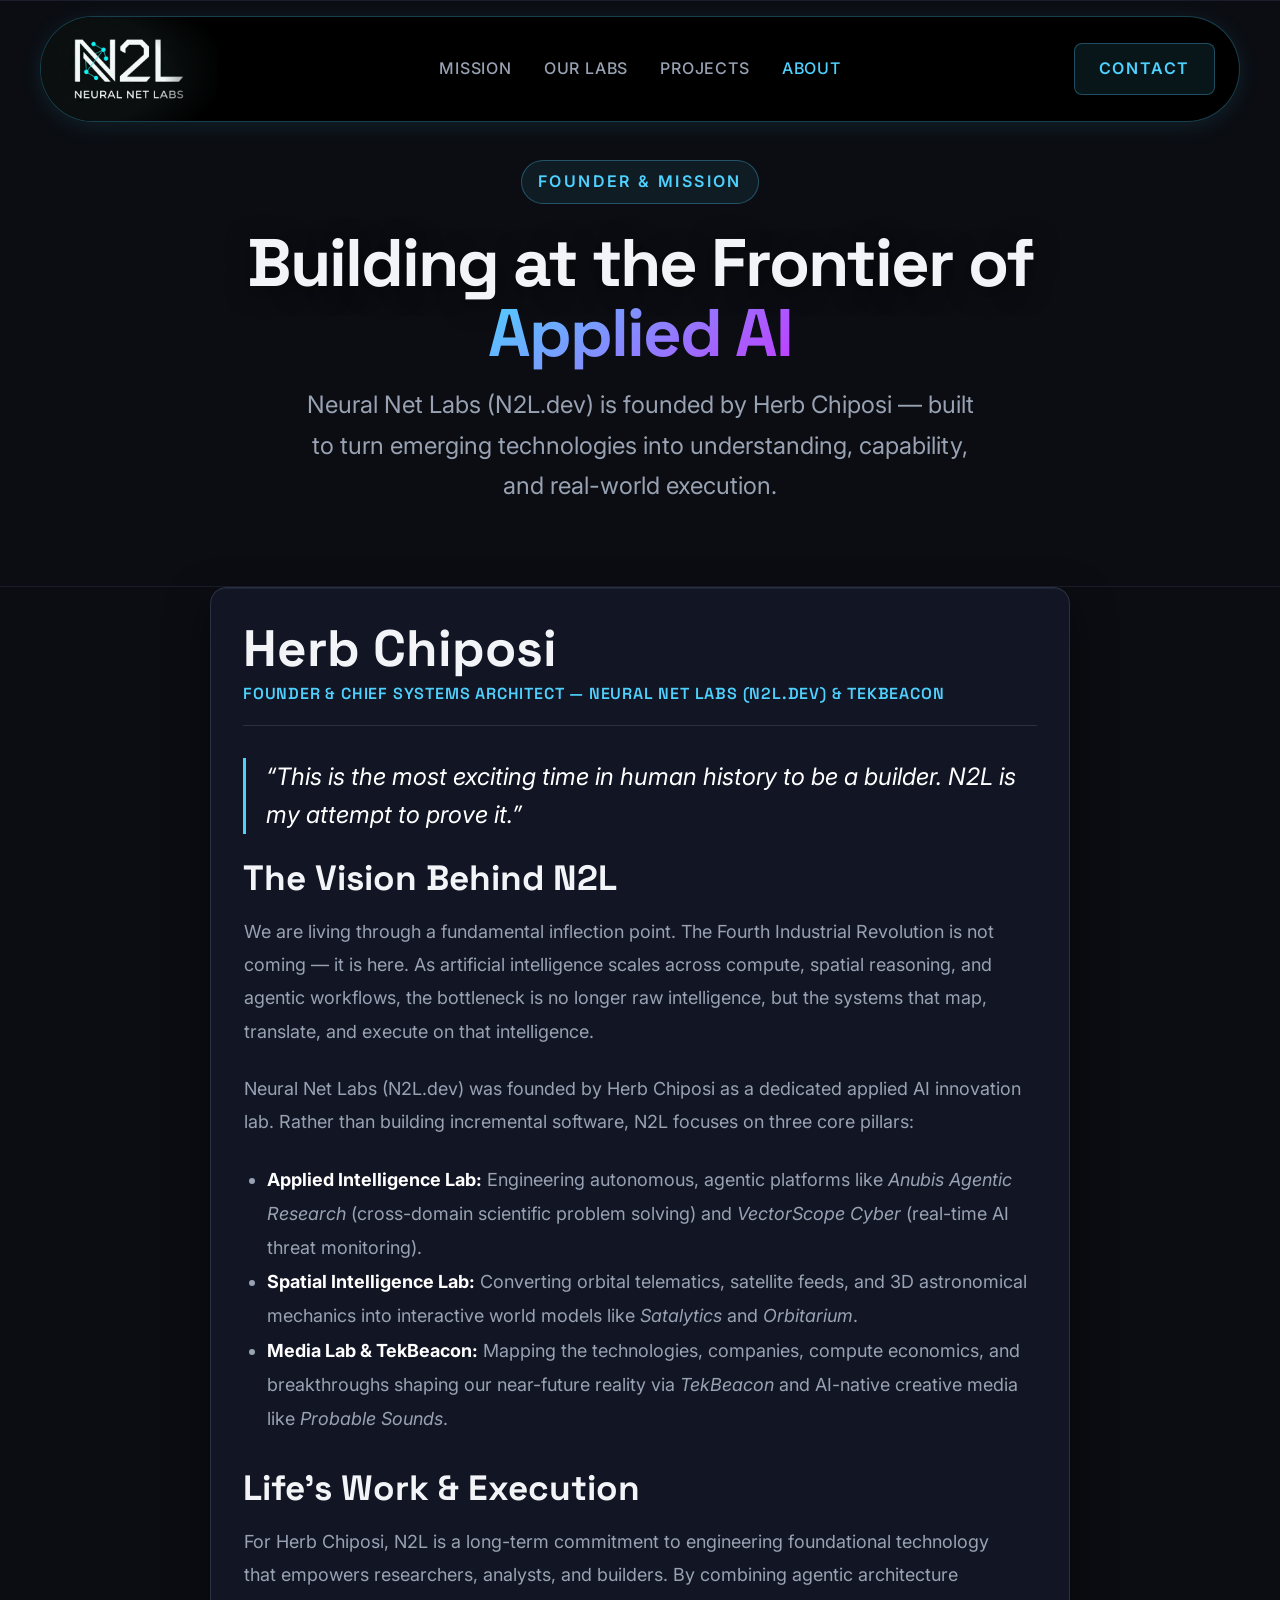
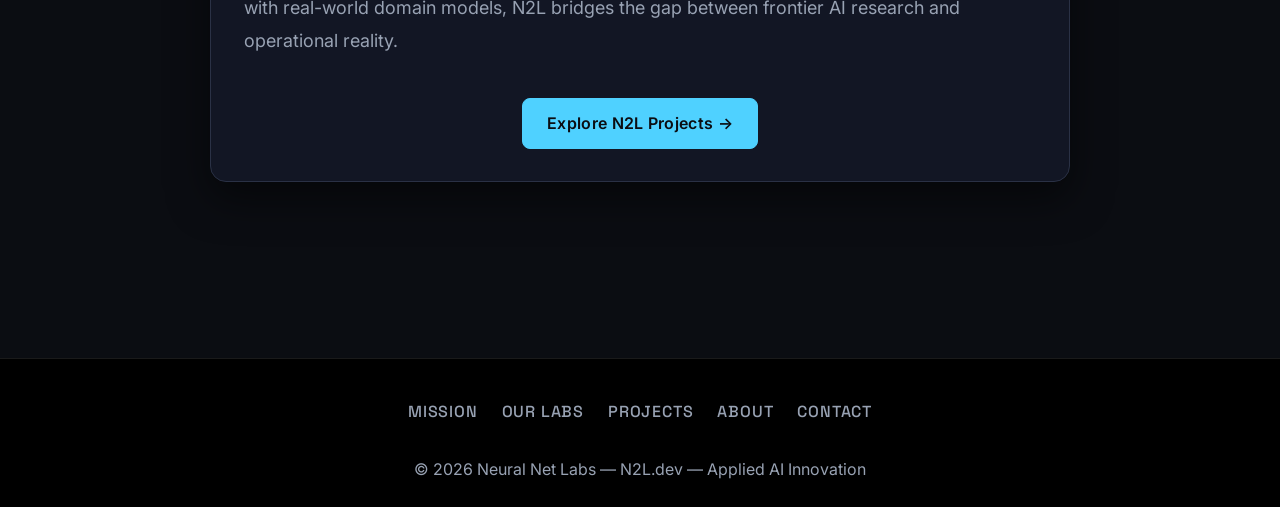
==== commit b24864f4: "Update title to Founder & Chief Systems Architect" ====
--- a/about.html
+++ b/about.html
@@ -20,7 +20,7 @@
         "@type": "Person",
         "@id": "https://n2l.dev/#herb-chiposi",
         "name": "Herb Chiposi",
-        "jobTitle": "Founder & CEO",
+        "jobTitle": "Founder & Chief Systems Architect",
         "worksFor": {
           "@type": "Organization",
           "name": "Neural Net Labs",
@@ -117,7 +117,7 @@
         <div style="display:flex; align-items:center; justify-content:space-between; flex-wrap:wrap; gap:var(--space-4); margin-bottom:var(--space-6); border-bottom:1px solid var(--color-divider); padding-bottom:var(--space-4);">
           <div>
             <h2 style="margin:0; font-size:var(--text-2xl);">Herb Chiposi</h2>
-            <p style="margin:0; color:var(--color-cyan); font-family:var(--font-display); font-size:var(--text-sm); font-weight:600; letter-spacing:0.05em;">FOUNDER & CEO — NEURAL NET LABS (N2L.DEV) & TEKBEACON</p>
+            <p style="margin:0; color:var(--color-cyan); font-family:var(--font-display); font-size:var(--text-sm); font-weight:600; letter-spacing:0.05em;">FOUNDER &amp; CHIEF SYSTEMS ARCHITECT — NEURAL NET LABS (N2L.DEV) &amp; TEKBEACON</p>
           </div>
         </div>
 
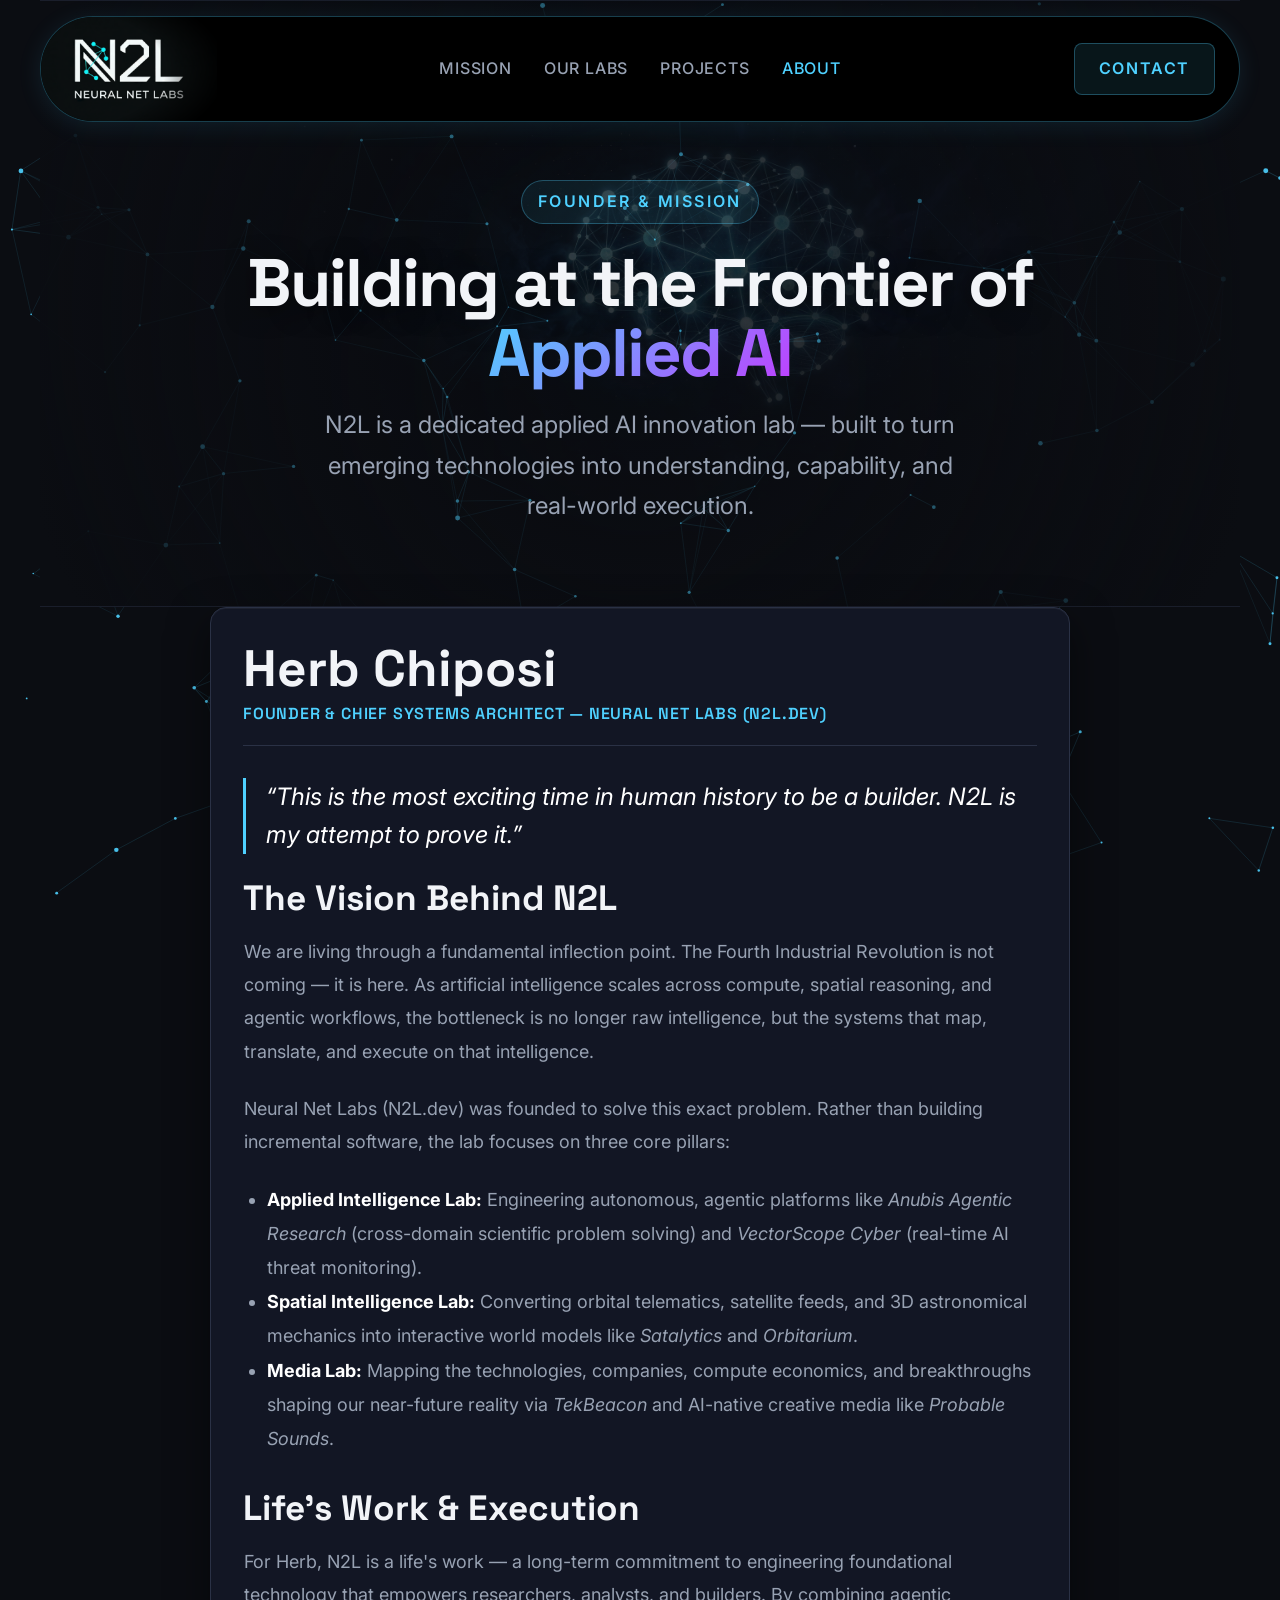
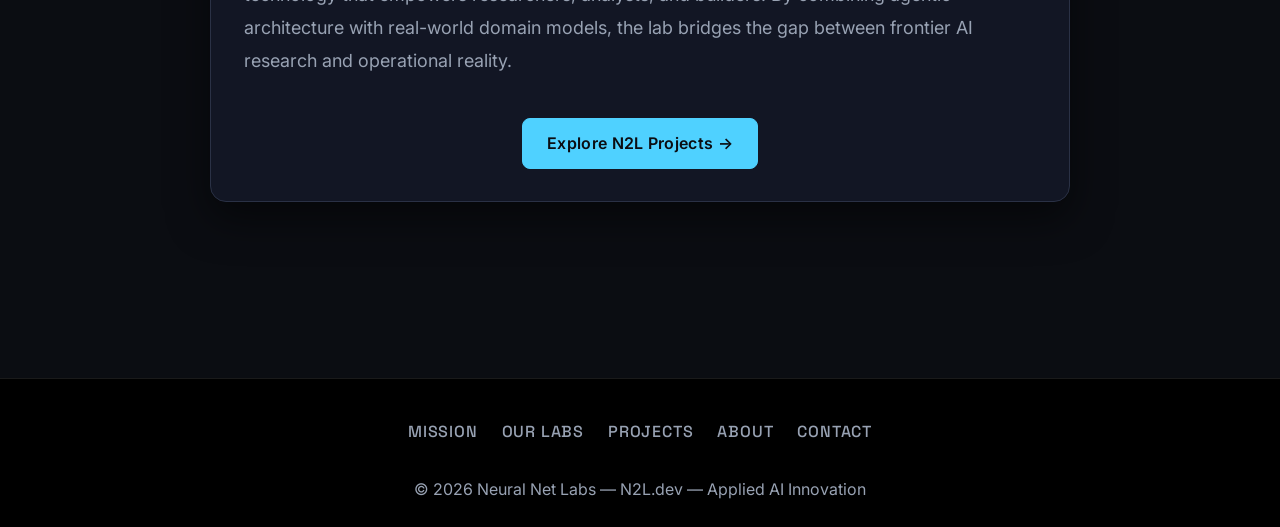
==== commit f9f3de9a: "Deploy about page updates and fix SEO hierarchy" ====
--- a/about.html
+++ b/about.html
@@ -4,7 +4,7 @@
   <meta charset="UTF-8">
   <meta name="viewport" content="width=device-width, initial-scale=1.0">
   <title>About &mdash; Herb Chiposi &mdash; N2L.dev</title>
-  <meta name="description" content="Herb Chiposi is the founder of Neural Net Labs (N2L.dev) and TekBeacon — engineering agentic AI systems, media platforms, and spatial intelligence for the Fourth Industrial Revolution.">
+  <meta name="description" content="Herb Chiposi is the founder of Neural Net Labs (N2L.dev) — engineering agentic AI systems, media platforms, and spatial intelligence for the Fourth Industrial Revolution.">
   <link rel="canonical" href="https://n2l.dev/about.html">
   <link rel="preconnect" href="https://fonts.googleapis.com">
   <link rel="preconnect" href="https://fonts.gstatic.com" crossorigin>
@@ -30,7 +30,7 @@
         "sameAs": [
           "https://tekbeacon.org"
         ],
-        "description": "AI researcher, founder, and builder of Neural Net Labs (N2L.dev) and TekBeacon, focused on agentic AI systems, spatial intelligence, and media platforms for the Fourth Industrial Revolution."
+        "description": "AI researcher, founder, and builder of Neural Net Labs (N2L.dev), focused on agentic AI systems, spatial intelligence, and media platforms for the Fourth Industrial Revolution."
       },
       {
         "@type": "Organization",
@@ -48,10 +48,34 @@
   </script>
 
   <style>
+    .about-hero .hero-bg img {
+      animation: about-breathe 4.5s ease-in-out infinite !important;
+      object-fit: contain !important;
+      object-position: center center !important;
+      transform: scale(1.05) translateY(-30px) !important;
+      mask-image:
+        linear-gradient(to bottom, black 50%, transparent 100%),
+        linear-gradient(to top, black 85%, transparent 100%),
+        linear-gradient(to left, black 30%, transparent 100%),
+        linear-gradient(to right, black 30%, transparent 100%) !important;
+      mask-composite: intersect !important;
+      -webkit-mask-image:
+        linear-gradient(to bottom, black 50%, transparent 100%),
+        linear-gradient(to top, black 85%, transparent 100%),
+        linear-gradient(to left, black 30%, transparent 100%),
+        linear-gradient(to right, black 30%, transparent 100%) !important;
+      -webkit-mask-composite: source-in !important;
+    }
+    @keyframes about-breathe {
+      0%, 100% { opacity: 0.6; filter: brightness(1.0); }
+      50%      { opacity: 0.4; filter: brightness(0.8); }
+    }
     .about-hero {
-      padding-top: 160px;
+      position: relative;
+      padding-top: 180px;
       padding-bottom: var(--space-12);
       text-align: center;
+      overflow: hidden;
     }
     .about-card {
       background: var(--color-surface);
@@ -105,11 +129,16 @@
 
   <main>
     <section class="section about-hero">
-      <div class="section-eyebrow" style="color:var(--color-cyan); border-color:rgba(79,209,255,0.3); background:rgba(79,209,255,0.08);">Founder & Mission</div>
-      <h1 class="hero-headline" style="max-width:900px; margin:0 auto var(--space-4);">Building at the Frontier of <br><span class="accent">Applied AI</span></h1>
-      <p style="color:var(--color-text-muted); font-size:var(--text-lg); max-width:680px; margin:0 auto var(--space-8); line-height:1.7;">
-        Neural Net Labs (N2L.dev) is founded by Herb Chiposi — built to turn emerging technologies into understanding, capability, and real-world execution.
-      </p>
+      <div class="hero-bg" style="position: absolute; top: 0; left: 0; width: 100%; height: 100%; z-index: -1;">
+        <img src="./Upscaled Website Images/Hero Images/enhanced_N2L_homepage_hero_image.png" alt="N2L Abstract Neural Network Hero Background" style="width: 100%; height: 100%; opacity: 0.5;">
+      </div>
+      <div class="hero-content" style="position: relative; z-index: 10;">
+        <div class="section-eyebrow" style="color:var(--color-cyan); border-color:rgba(79,209,255,0.3); background:rgba(79,209,255,0.08);">Founder & Mission</div>
+        <h1 class="hero-headline" style="max-width:900px; margin:0 auto var(--space-4);">Building at the Frontier of <br><span class="accent">Applied AI</span></h1>
+        <p style="color:var(--color-text-muted); font-size:var(--text-lg); max-width:680px; margin:0 auto var(--space-8); line-height:1.7;">
+          N2L is a dedicated applied AI innovation lab — built to turn emerging technologies into understanding, capability, and real-world execution.
+        </p>
+      </div>
     </section>
 
     <section class="section" style="padding-top:0;">
@@ -117,7 +146,7 @@
         <div style="display:flex; align-items:center; justify-content:space-between; flex-wrap:wrap; gap:var(--space-4); margin-bottom:var(--space-6); border-bottom:1px solid var(--color-divider); padding-bottom:var(--space-4);">
           <div>
             <h2 style="margin:0; font-size:var(--text-2xl);">Herb Chiposi</h2>
-            <p style="margin:0; color:var(--color-cyan); font-family:var(--font-display); font-size:var(--text-sm); font-weight:600; letter-spacing:0.05em;">FOUNDER &amp; CHIEF SYSTEMS ARCHITECT — NEURAL NET LABS (N2L.DEV) &amp; TEKBEACON</p>
+            <p style="margin:0; color:var(--color-cyan); font-family:var(--font-display); font-size:var(--text-sm); font-weight:600; letter-spacing:0.05em;">FOUNDER &amp; CHIEF SYSTEMS ARCHITECT — NEURAL NET LABS (N2L.DEV)</p>
           </div>
         </div>
 
@@ -130,18 +159,18 @@
           We are living through a fundamental inflection point. The Fourth Industrial Revolution is not coming — it is here. As artificial intelligence scales across compute, spatial reasoning, and agentic workflows, the bottleneck is no longer raw intelligence, but the systems that map, translate, and execute on that intelligence.
         </p>
         <p>
-          Neural Net Labs (N2L.dev) was founded by Herb Chiposi as a dedicated applied AI innovation lab. Rather than building incremental software, N2L focuses on three core pillars:
+          Neural Net Labs (N2L.dev) was founded to solve this exact problem. Rather than building incremental software, the lab focuses on three core pillars:
         </p>
 
         <ul style="color:var(--color-text-muted); line-height:1.9; margin-bottom:var(--space-8); padding-left:var(--space-6);">
           <li><strong style="color:#fff;">Applied Intelligence Lab:</strong> Engineering autonomous, agentic platforms like <em>Anubis Agentic Research</em> (cross-domain scientific problem solving) and <em>VectorScope Cyber</em> (real-time AI threat monitoring).</li>
           <li><strong style="color:#fff;">Spatial Intelligence Lab:</strong> Converting orbital telematics, satellite feeds, and 3D astronomical mechanics into interactive world models like <em>Satalytics</em> and <em>Orbitarium</em>.</li>
-          <li><strong style="color:#fff;">Media Lab & TekBeacon:</strong> Mapping the technologies, companies, compute economics, and breakthroughs shaping our near-future reality via <em>TekBeacon</em> and AI-native creative media like <em>Probable Sounds</em>.</li>
+          <li><strong style="color:#fff;">Media Lab:</strong> Mapping the technologies, companies, compute economics, and breakthroughs shaping our near-future reality via <em>TekBeacon</em> and AI-native creative media like <em>Probable Sounds</em>.</li>
         </ul>
 
         <h2>Life's Work & Execution</h2>
         <p>
-          For Herb Chiposi, N2L is a long-term commitment to engineering foundational technology that empowers researchers, analysts, and builders. By combining agentic architecture with real-world domain models, N2L bridges the gap between frontier AI research and operational reality.
+          For Herb, N2L is a life's work — a long-term commitment to engineering foundational technology that empowers researchers, analysts, and builders. By combining agentic architecture with real-world domain models, the lab bridges the gap between frontier AI research and operational reality.
         </p>
 
         <div style="text-align:center; margin-top:var(--space-10);">
@@ -164,6 +193,114 @@
     </div>
   </footer>
 
+  <script>
+    const observerOptions = { root: null, rootMargin: '0px', threshold: 0.1 };
+    const observer = new IntersectionObserver((entries, observer) => {
+      entries.forEach(entry => {
+        if (entry.isIntersecting) {
+          entry.target.style.opacity = '1';
+          entry.target.style.transform = 'translateY(0)';
+          observer.unobserve(entry.target);
+        }
+      });
+    }, observerOptions);
+
+    document.querySelectorAll('section, .about-card').forEach(el => {
+      el.style.opacity = '0';
+      el.style.transform = 'translateY(20px)';
+      el.style.transition = 'opacity 0.6s cubic-bezier(0.16, 1, 0.3, 1), transform 0.6s cubic-bezier(0.16, 1, 0.3, 1)';
+      observer.observe(el);
+    });
+
+    // Global Neural Particle Canvas
+    (function() {
+      const canvas = document.createElement('canvas');
+      canvas.style.position = 'fixed';
+      canvas.style.top = '0';
+      canvas.style.left = '0';
+      canvas.style.width = '100vw';
+      canvas.style.height = '100vh';
+      canvas.style.zIndex = '-2';
+      canvas.style.pointerEvents = 'none';
+      document.body.appendChild(canvas);
+      
+      const ctx = canvas.getContext('2d');
+      let width, height;
+
+      function resize() {
+        width = canvas.width = window.innerWidth;
+        height = canvas.height = window.innerHeight;
+      }
+      window.addEventListener('resize', resize);
+      resize();
+
+      const particles = [];
+      for (let i = 0; i < 160; i++) {
+        particles.push({
+          x: Math.random() * width,
+          y: Math.random() * height,
+          vx: (Math.random() - 0.5) * 0.6,
+          vy: (Math.random() - 0.5) * 0.6,
+          radius: Math.random() * 1.875 + 0.625
+        });
+      }
+
+      let mouse = { x: -1000, y: -1000 };
+      document.addEventListener('mousemove', e => {
+        mouse.x = e.clientX;
+        mouse.y = e.clientY;
+      });
+      document.addEventListener('mouseleave', () => {
+        mouse.x = -1000;
+        mouse.y = -1000;
+      });
+
+      function draw() {
+        ctx.clearRect(0, 0, width, height);
+        ctx.fillStyle = 'rgba(79, 209, 255, 0.9)';
+        
+        particles.forEach((p, i) => {
+          p.x += p.vx;
+          p.y += p.vy;
+          if (p.x < 0 || p.x > width) p.vx *= -1;
+          if (p.y < 0 || p.y > height) p.vy *= -1;
+          
+          ctx.beginPath();
+          ctx.arc(p.x, p.y, p.radius, 0, Math.PI * 2);
+          ctx.fill();
+          
+          const dx = p.x - mouse.x;
+          const dy = p.y - mouse.y;
+          const dist = Math.sqrt(dx*dx + dy*dy);
+          if (dist < 200) {
+            ctx.beginPath();
+            ctx.strokeStyle = `rgba(79, 209, 255, ${1.0 - dist/200})`;
+            ctx.lineWidth = 1;
+            ctx.moveTo(p.x, p.y);
+            ctx.lineTo(mouse.x, mouse.y);
+            ctx.stroke();
+          }
+
+          for(let j = i + 1; j < particles.length; j++) {
+            const p2 = particles[j];
+            const dx2 = p.x - p2.x;
+            const dy2 = p.y - p2.y;
+            const dist2 = Math.sqrt(dx2*dx2 + dy2*dy2);
+            if(dist2 < 100) {
+              ctx.beginPath();
+              ctx.strokeStyle = `rgba(79, 209, 255, ${0.45 - dist2/333})`;
+              ctx.lineWidth = 0.5;
+              ctx.moveTo(p.x, p.y);
+              ctx.lineTo(p2.x, p2.y);
+              ctx.stroke();
+            }
+          }
+        });
+        requestAnimationFrame(draw);
+      }
+      draw();
+    })();
+  </script>
   <script src="mobile.js"></script>
 </body>
 </html>
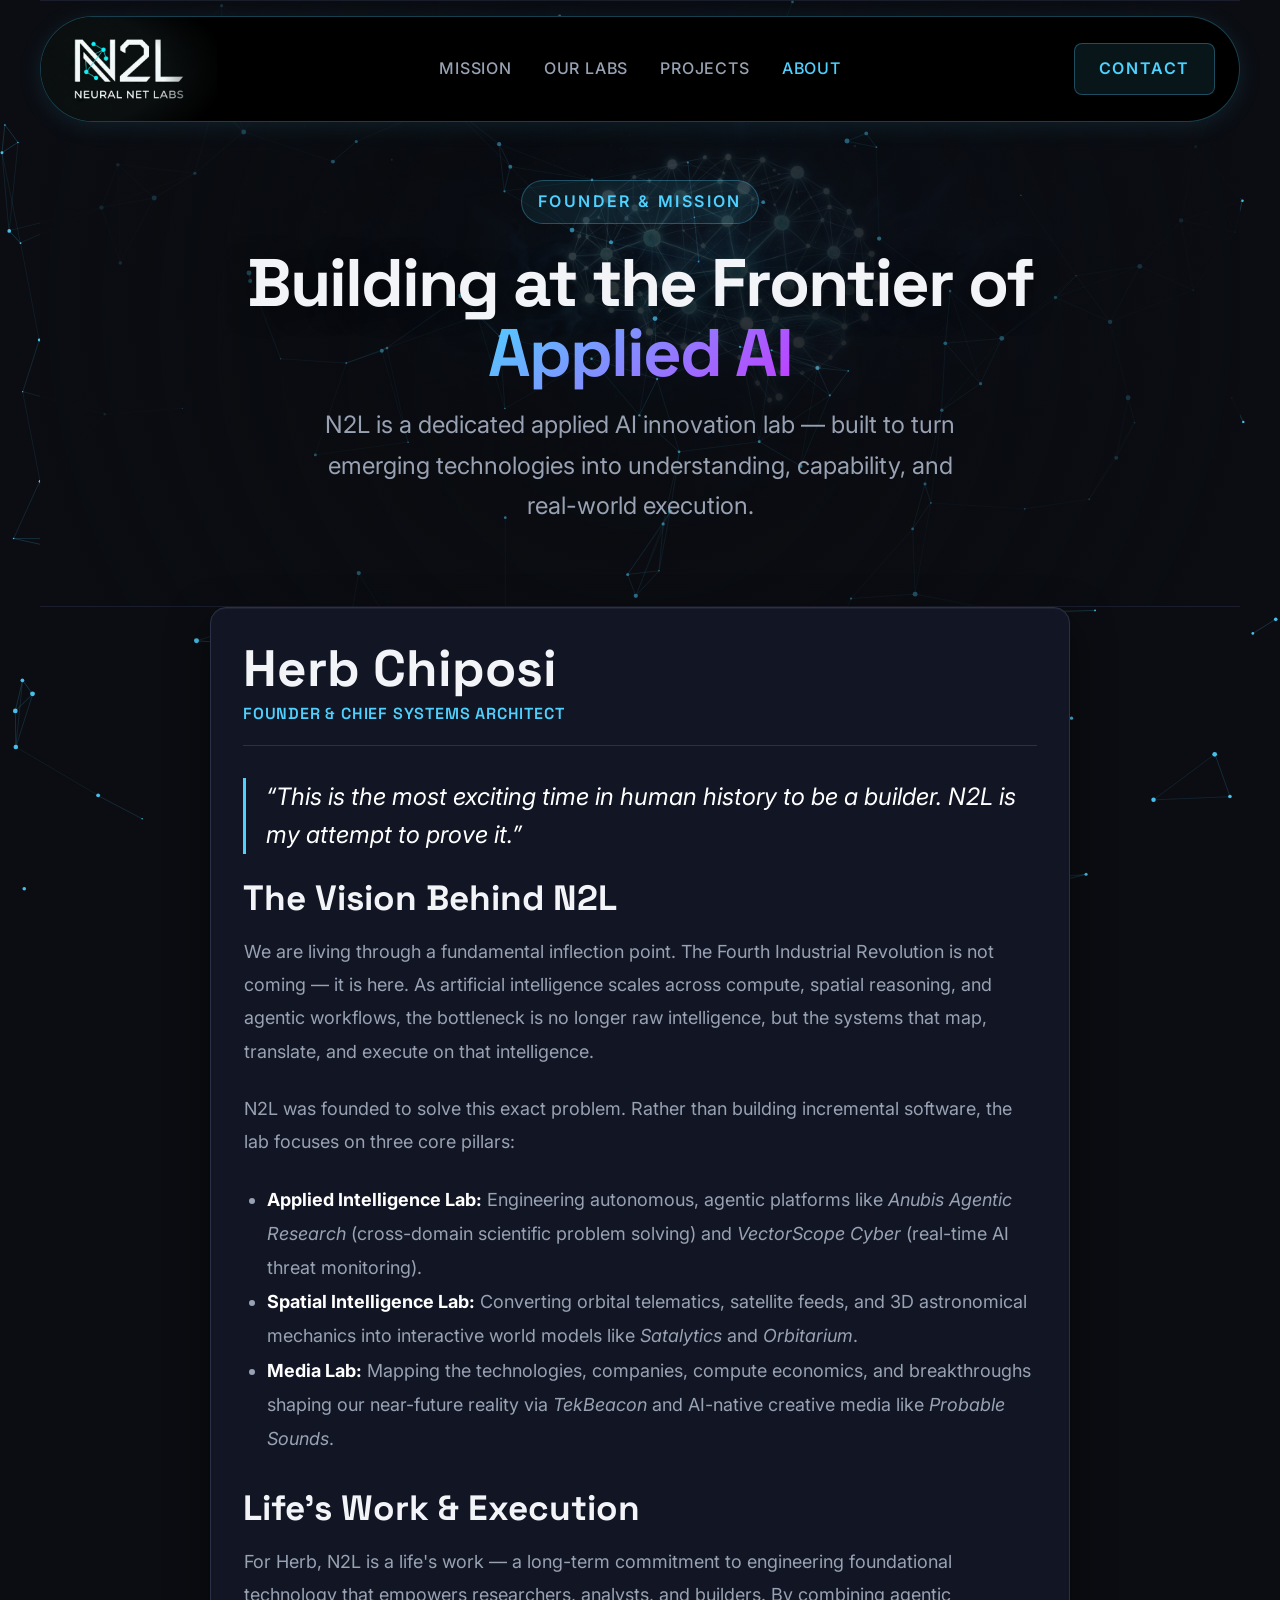
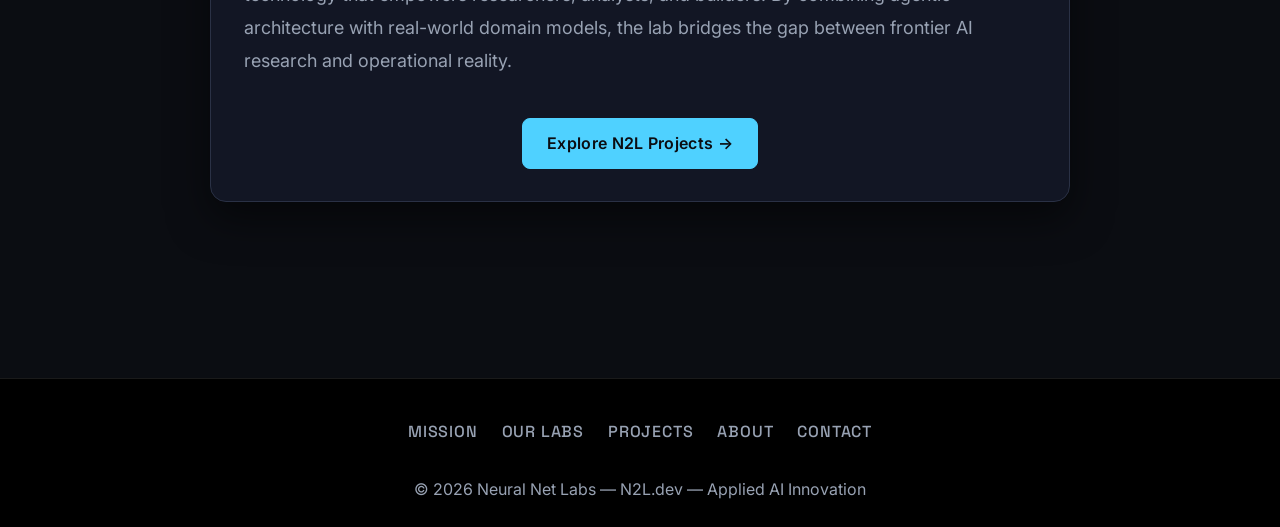
==== commit 8db0bdd5: "Remove redundant company name from about page" ====
--- a/about.html
+++ b/about.html
@@ -146,7 +146,7 @@
         <div style="display:flex; align-items:center; justify-content:space-between; flex-wrap:wrap; gap:var(--space-4); margin-bottom:var(--space-6); border-bottom:1px solid var(--color-divider); padding-bottom:var(--space-4);">
           <div>
             <h2 style="margin:0; font-size:var(--text-2xl);">Herb Chiposi</h2>
-            <p style="margin:0; color:var(--color-cyan); font-family:var(--font-display); font-size:var(--text-sm); font-weight:600; letter-spacing:0.05em;">FOUNDER &amp; CHIEF SYSTEMS ARCHITECT — NEURAL NET LABS (N2L.DEV)</p>
+            <p style="margin:0; color:var(--color-cyan); font-family:var(--font-display); font-size:var(--text-sm); font-weight:600; letter-spacing:0.05em;">FOUNDER &amp; CHIEF SYSTEMS ARCHITECT</p>
           </div>
         </div>
 
@@ -159,7 +159,7 @@
           We are living through a fundamental inflection point. The Fourth Industrial Revolution is not coming — it is here. As artificial intelligence scales across compute, spatial reasoning, and agentic workflows, the bottleneck is no longer raw intelligence, but the systems that map, translate, and execute on that intelligence.
         </p>
         <p>
-          Neural Net Labs (N2L.dev) was founded to solve this exact problem. Rather than building incremental software, the lab focuses on three core pillars:
+          N2L was founded to solve this exact problem. Rather than building incremental software, the lab focuses on three core pillars:
         </p>
 
         <ul style="color:var(--color-text-muted); line-height:1.9; margin-bottom:var(--space-8); padding-left:var(--space-6);">
